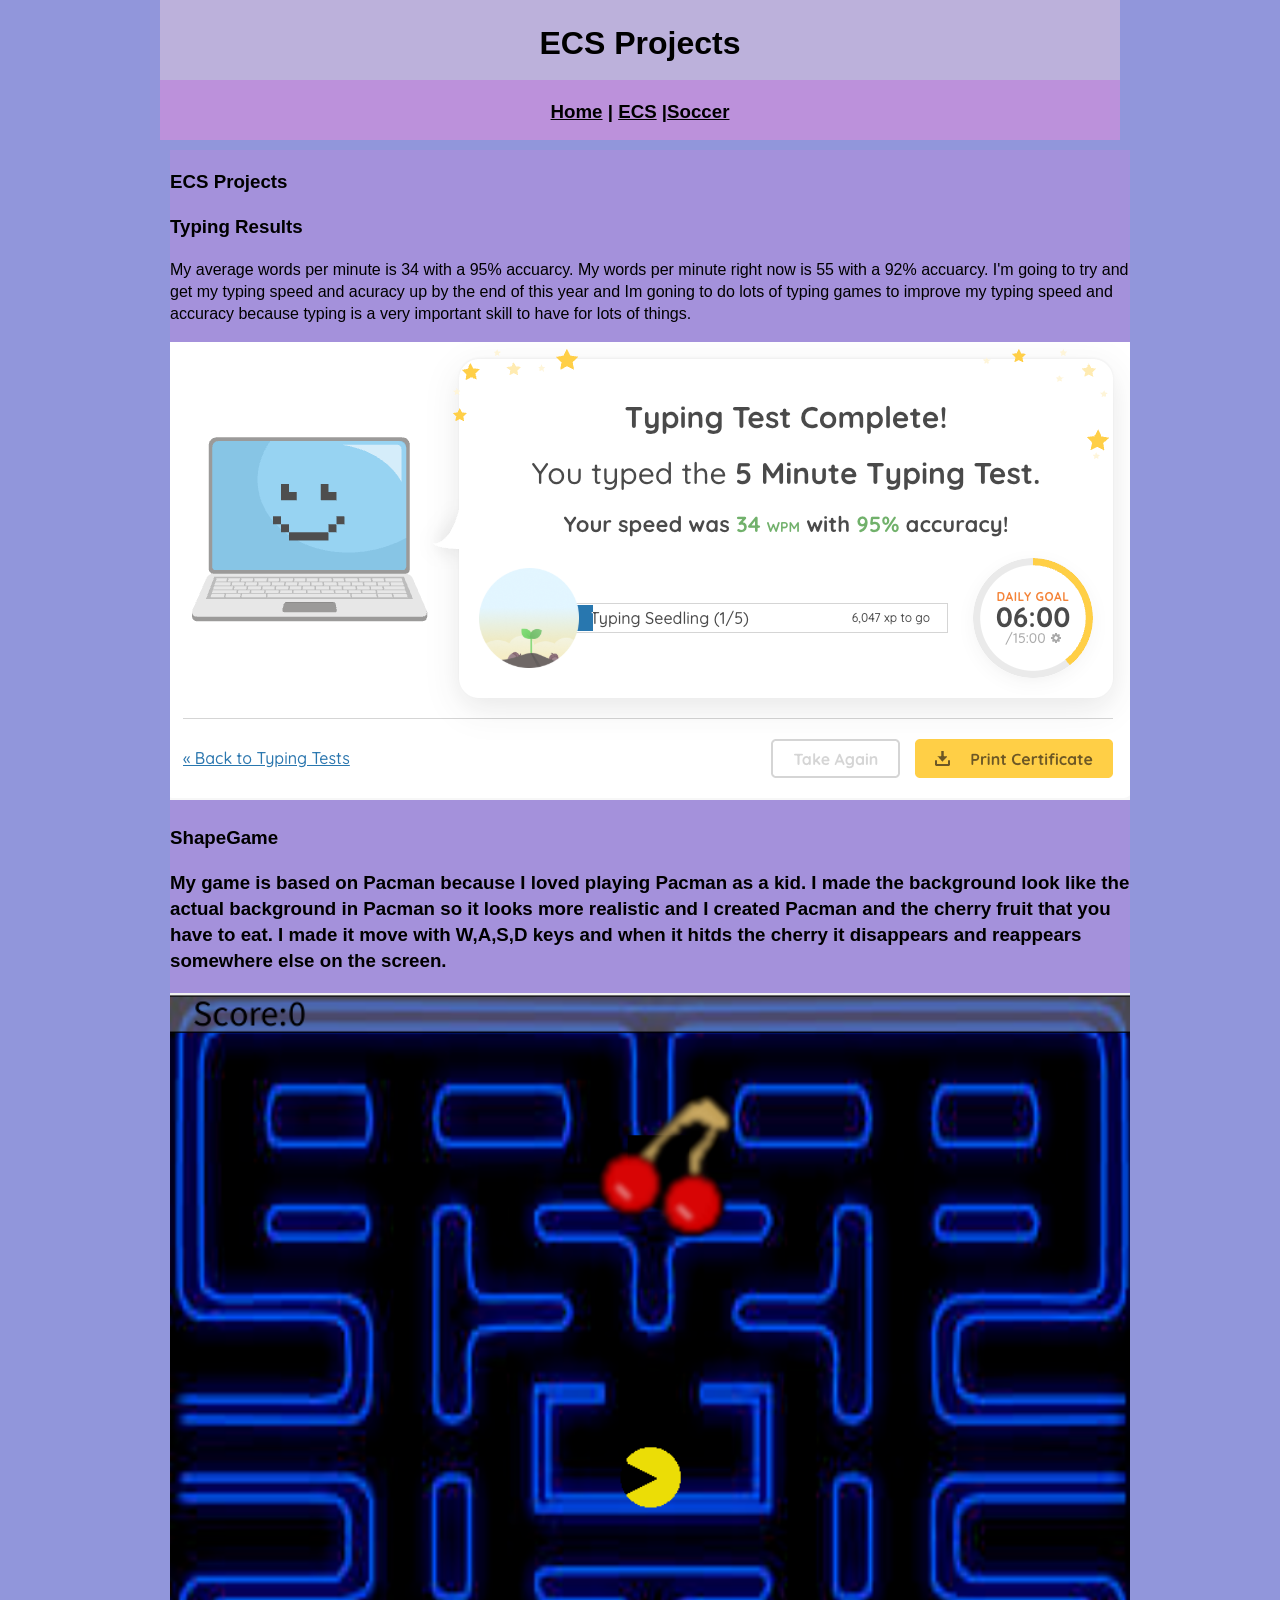
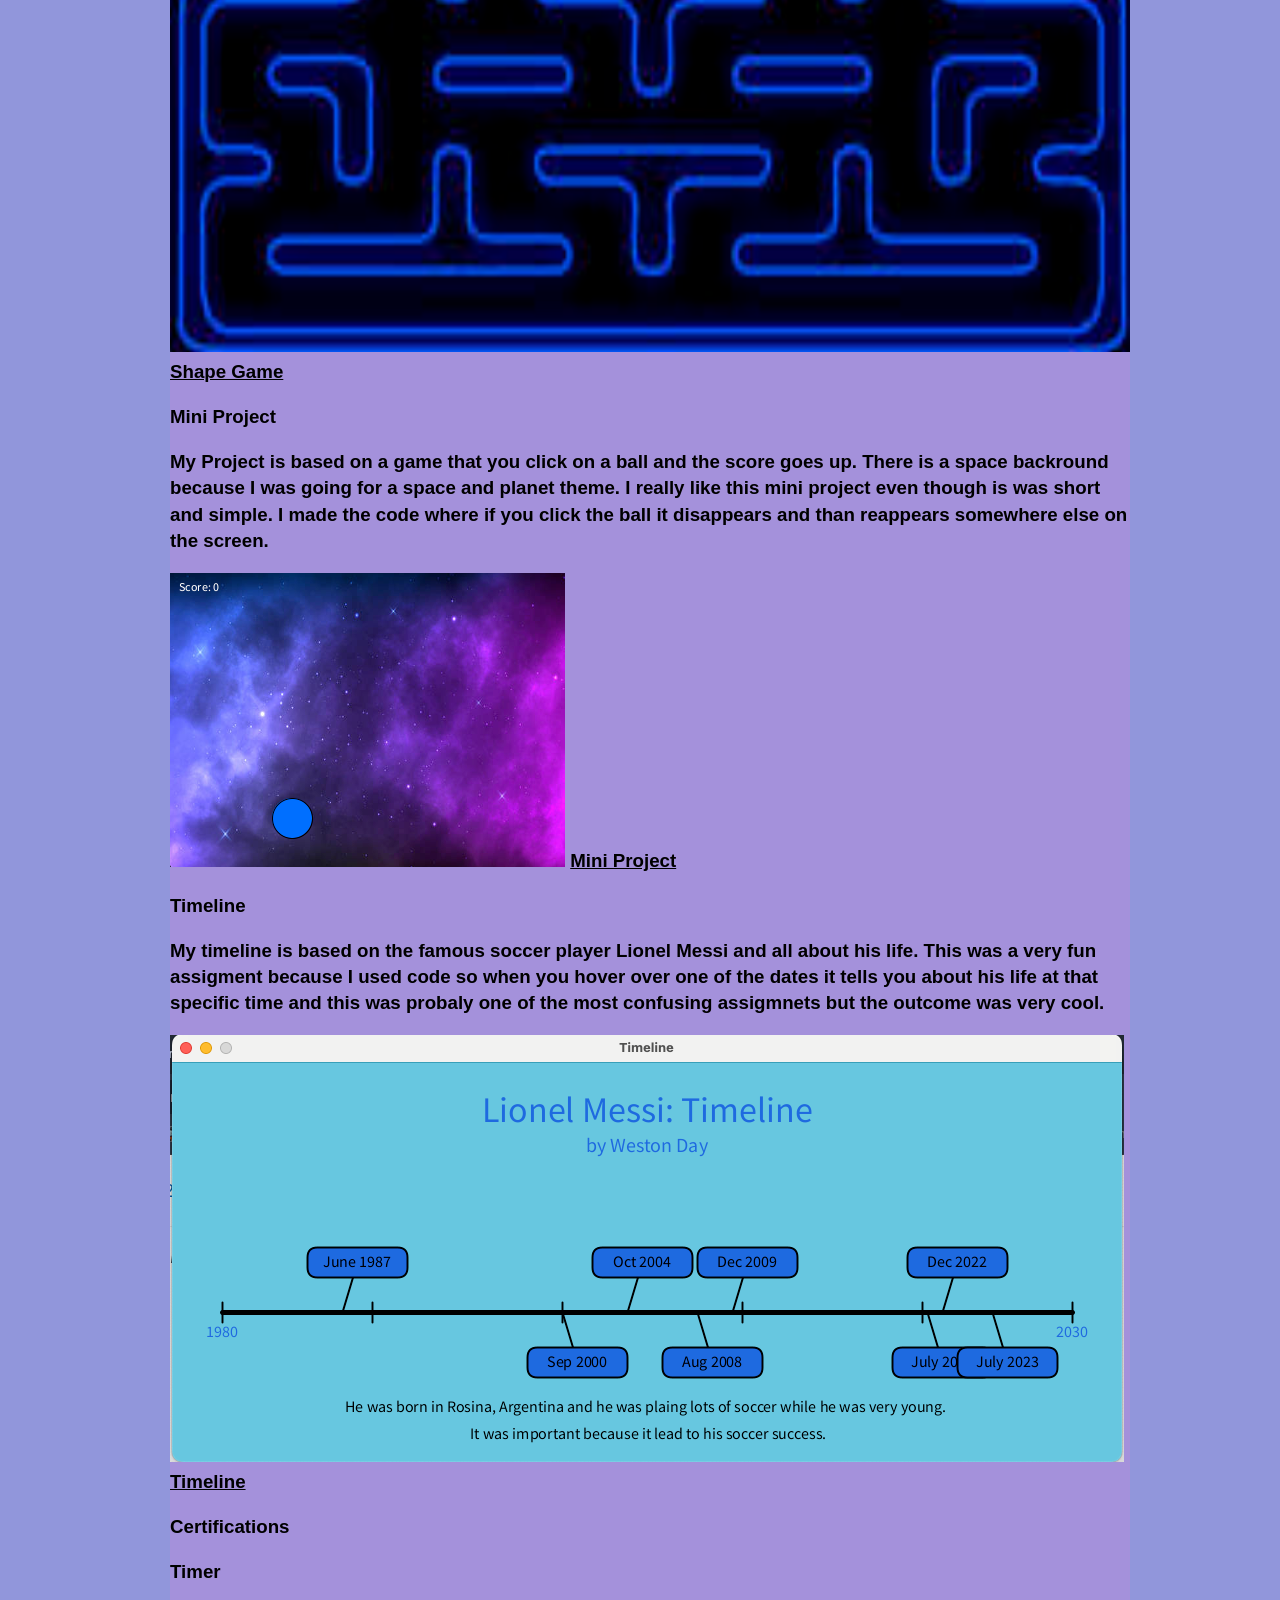
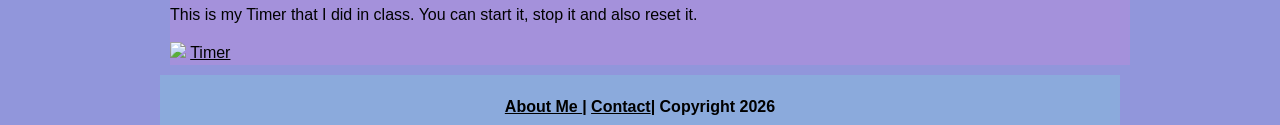
==== ecs/index.html @ a0799a61 "Update index.html" ====
<!DOCTYPE html>
<html class="homePage">
<head>
	<!-- This is a comment! Text here will be ignored by the browser. -->
	<meta charset="UTF-8">
	<title>ECS Projects</title>
	<link href="../myCSS.css" rel="stylesheet" type="text/css">
</head>
<body>
<div class="container">
  <div class="header">
  	<h1>ECS Projects</h1>
  </div>
  <div class="nav">
    <h3> <a href="../index.html">Home</a> | <a href="index.html">ECS</a> |<a href="../soccer/index.html">Soccer</a> </h3>
  </div>
  <div class="content">
      <h3>ECS Projects</h3>     
	  
	  <h3>Typing Results</h3>
	  <p>My average words per minute is 34 with a 95% accuarcy. My words per minute right now is 55 with a 92% accuarcy.
	  I'm going to try and get my typing speed and acuracy up by the end of this year and Im goning to do lots of typing 
	  games to improve my typing speed and accuracy because typing is a very important skill to have for lots of things.</p>
<img src="../images/typing.png" alt="Typing" width="960" > 
	    
	  <h3>ShapeGame<h3>
 <p>My game is based on Pacman because I loved playing Pacman as a kid. I made the background look like the actual 
 background in Pacman so it looks more realistic and I created Pacman and the cherry fruit that you have to eat. I 
 made it move with W,A,S,D keys and when it hitds the cherry it disappears and reappears somewhere else on the screen.</p>
<img src="../images/ShapeGame.png" alt="game" width="960" >
			 <a href="https://github.com/9657727-hub/ecsportfolio/blob/main/ecs/ShapeGame.pde">Shape Game</a>
			
		  <h3>Mini Project<h3>
 <p>My Project is based on a game that you click on a ball and the score goes up. There is a space backround because 
	 I was going for a space and planet theme. I really like this mini project even though is was short and simple. I 
 made the code where if you click the ball it disappears and than reappears somewhere else on the screen.</p>
		   <img src="../images/Mini Project Screenshot.png" <alt="Mini Project Screenshot.png" <width="960" >
		   <a href = "https://github.com/9657727-hub/ecsportfolio/blob/main/images/Mini_Project.pde">Mini Project</a>
			 
       <h3>Timeline<h3>
			 <p>My timeline is based on the famous soccer player Lionel Messi and all about his life. This was a very 
				 fun assigment because I used code so when you hover over one of the dates it tells you about his life
			 at that specific time and this was probaly one of the most confusing assigmnets but the outcome was very cool.</p>
		   <img src="../images/Timeline.png" <alt="Timeline" <width="960" >
		   <a href = "Timeline.pde">Timeline</a>
			 <h3>Certifications</h3>	

		   <h3>Timer</h3>
		   <p>This is my Timer that I did in class. You can start it, stop it and also reset it.</p>
	  <img src = "../images/Timer.pde" <alt="Timer" <width= "960" >
		   <a href = "https://github.com/9657727-hub/ecsportfolio/blob/main/ecsTimer.pde">Timer</a>
		   

		   
  </div>
  <div class="footer">
    <h4> <a href = "../aboutme.html">About Me </a> | <a href="mailto:9657727@graniteschools.org">Contact</a>| Copyright 2026</h4>
  </div>
</div>
</body>
</html>
---- myCSS.css ----
@charset "UTF-8";
/* This is a comment! Text here will be ignored by the browser. */
body {
	margin: 0 auto;
	font: 100%/1.4 Verdana, Arial, Helvetica, sans-serif;
}
.homePage {
	background: #9196DB;
}
.container {
	width: 960px;
	margin: 0 auto;
}
.header {
	background: #BCB1DB;
	text-align: center;
	margin: 0px;
	padding: 5;
	float: left;
	width: 100%;
	height: 80px;
	
}
.nav {
	background: #BC91DB;
	margin: 0px;
	padding: 5;
	float: left;
	width: 100%;
	height: 60px;
	text-align: center;
}
.content {
	background: #A491DB;
	margin: 10px;
	padding: 5;
	float: left;
	width: 100%;
	text-align: left;
}
.footer {
	background: #8BAADC;
	margin: 0px;
	float: left;
	width: 100%;
	height: 50px;
	text-align: center;
}
a:link {
     color: #000000;
}
a:visited {
     color: #000;
}
a:hover, a:active, a:focus { 
     text-decoration: underline;
}
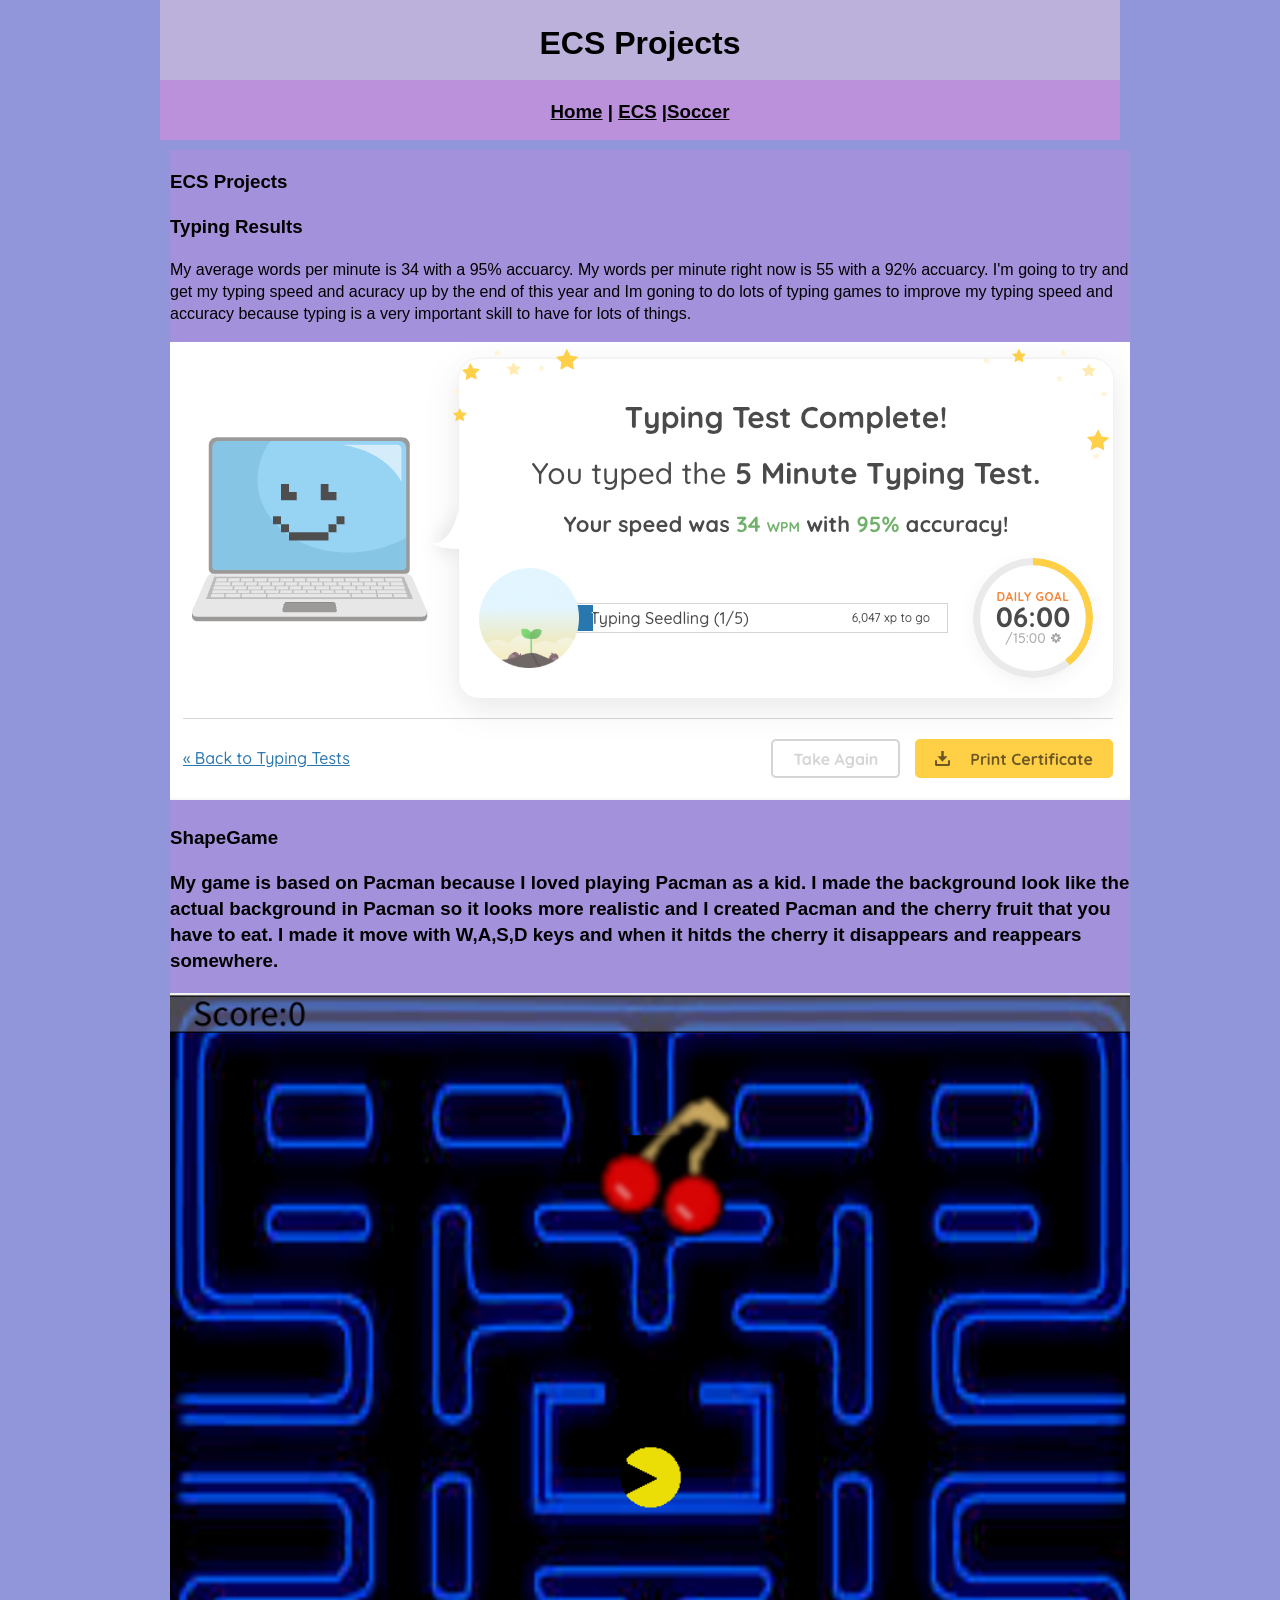
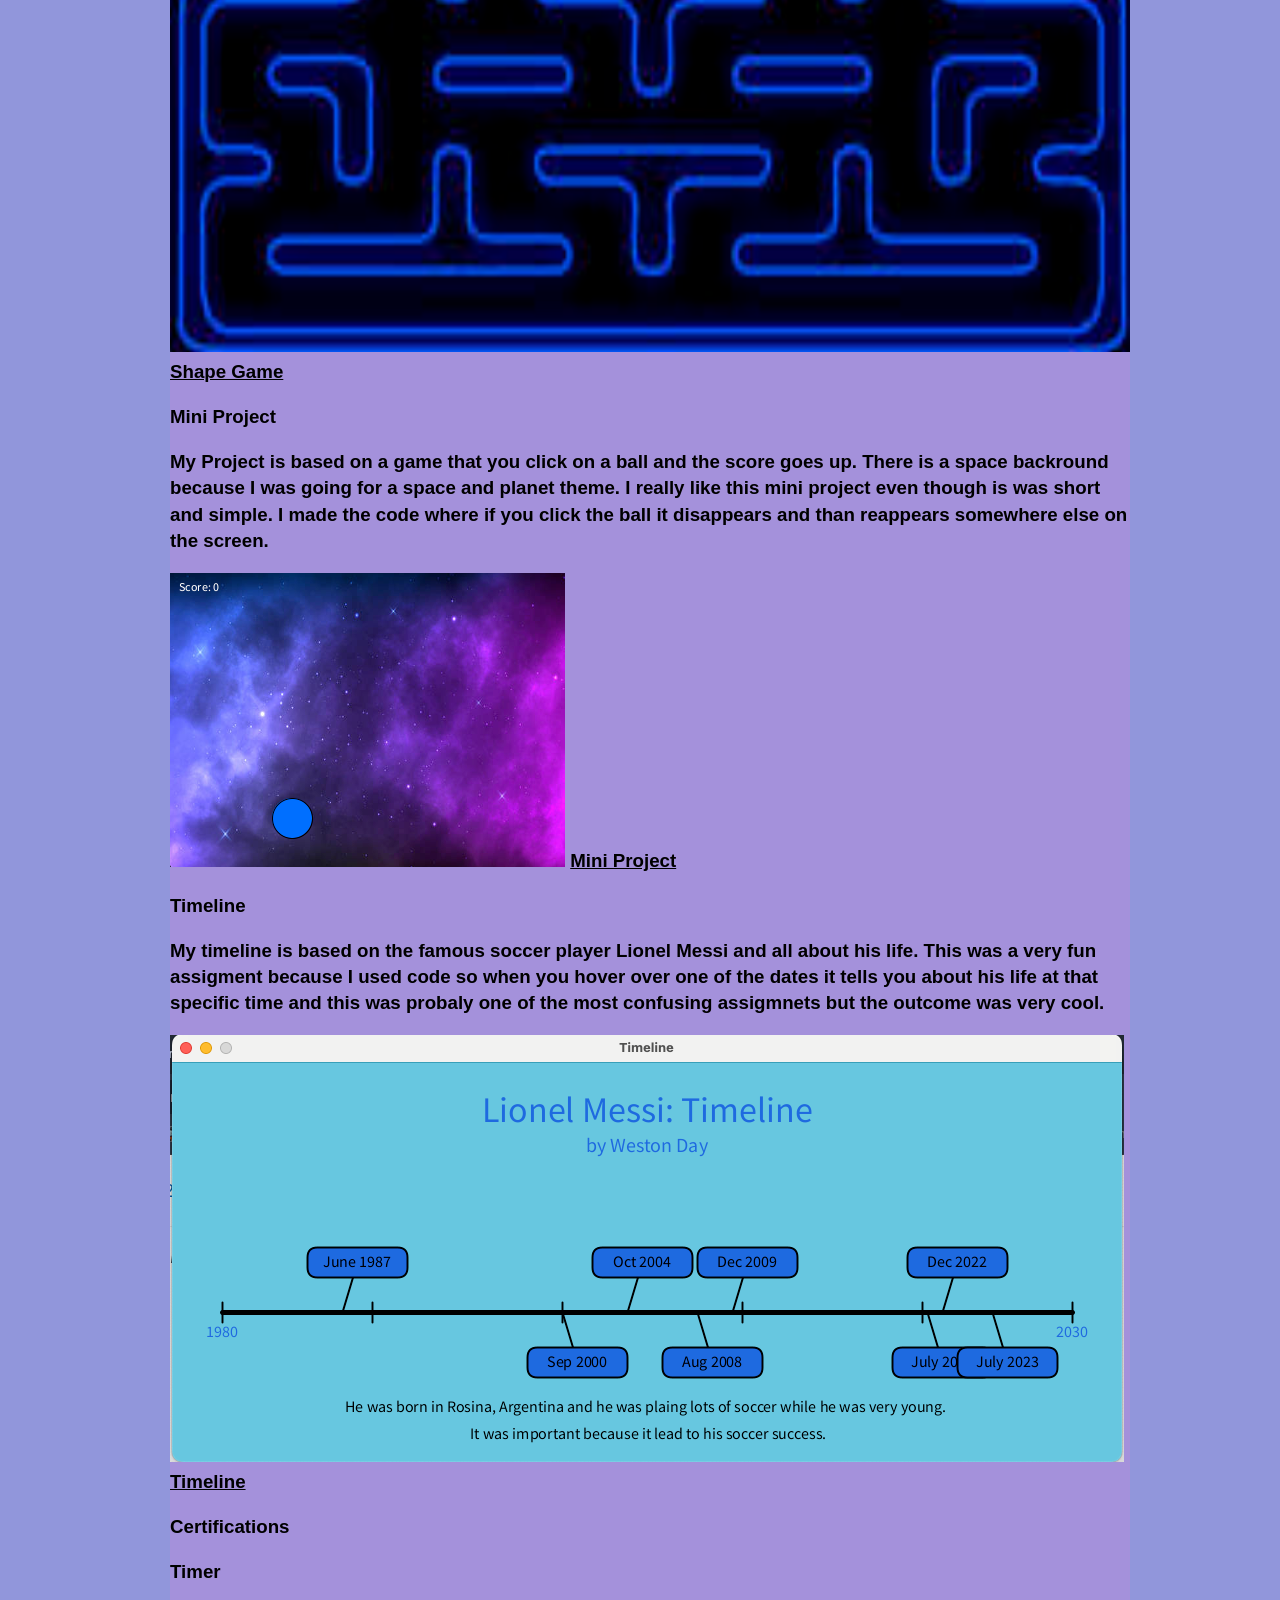
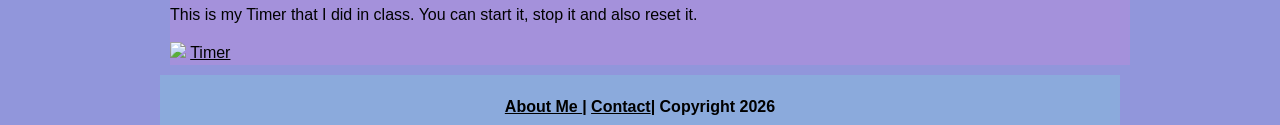
==== commit bc7c5146: "Update index.html" ====
--- a/ecs/index.html
+++ b/ecs/index.html
@@ -26,7 +26,7 @@
 	  <h3>ShapeGame<h3>
  <p>My game is based on Pacman because I loved playing Pacman as a kid. I made the background look like the actual 
  background in Pacman so it looks more realistic and I created Pacman and the cherry fruit that you have to eat. I 
- made it move with W,A,S,D keys and when it hitds the cherry it disappears and reappears somewhere else on the screen.</p>
+ made it move with W,A,S,D keys and when it hitds the cherry it disappears and reappears somewhere.</p>
 <img src="../images/ShapeGame.png" alt="game" width="960" >
 			 <a href="https://github.com/9657727-hub/ecsportfolio/blob/main/ecs/ShapeGame.pde">Shape Game</a>
 			
@@ -47,8 +47,8 @@
 
 		   <h3>Timer</h3>
 		   <p>This is my Timer that I did in class. You can start it, stop it and also reset it.</p>
-	  <img src = "../images/Timer.pde" <alt="Timer" <width= "960" >
-		   <a href = "https://github.com/9657727-hub/ecsportfolio/blob/main/ecsTimer.pde">Timer</a>
+	  <img src = "../images/Timer.png" <alt="Timer" <width= "960" >
+		   <a href = "https://github.com/9657727-hub/ecsportfolio/blob/main/ecsTimer.png">Timer</a>
 		   
 
 		   
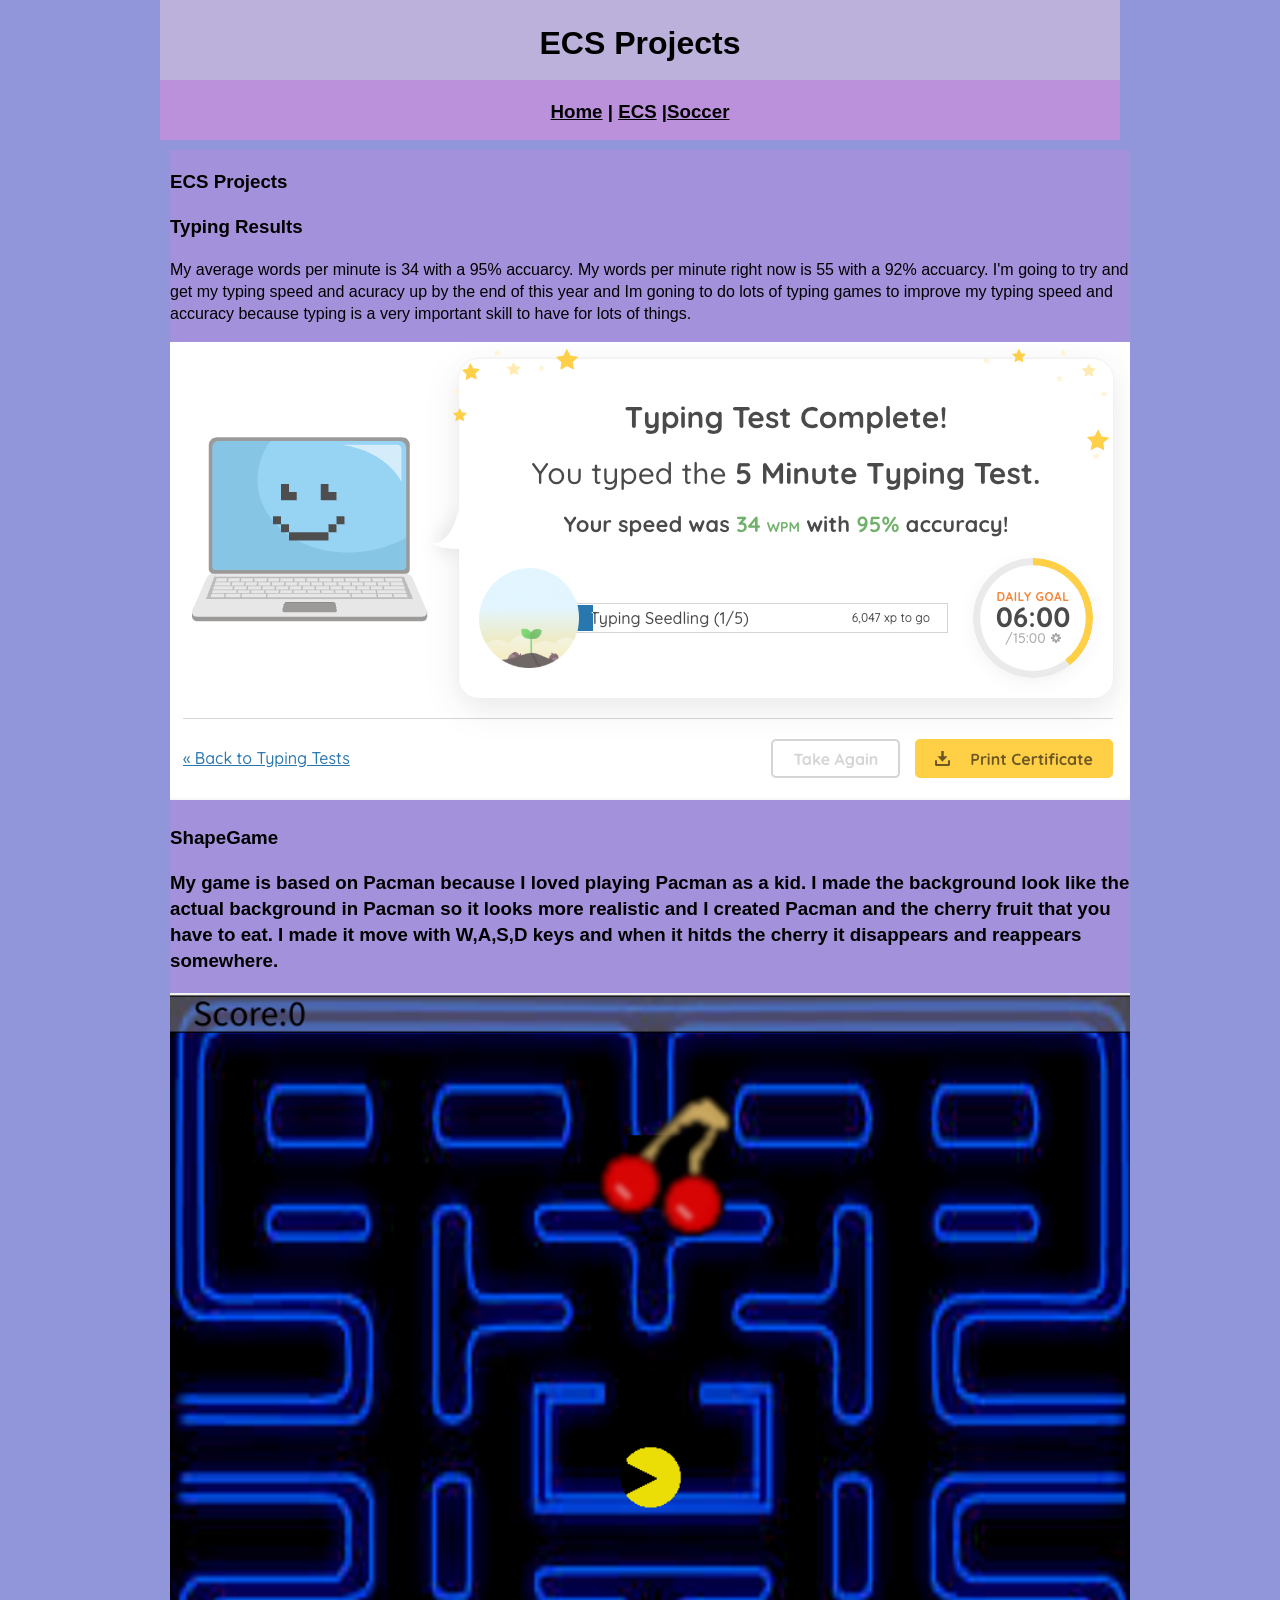
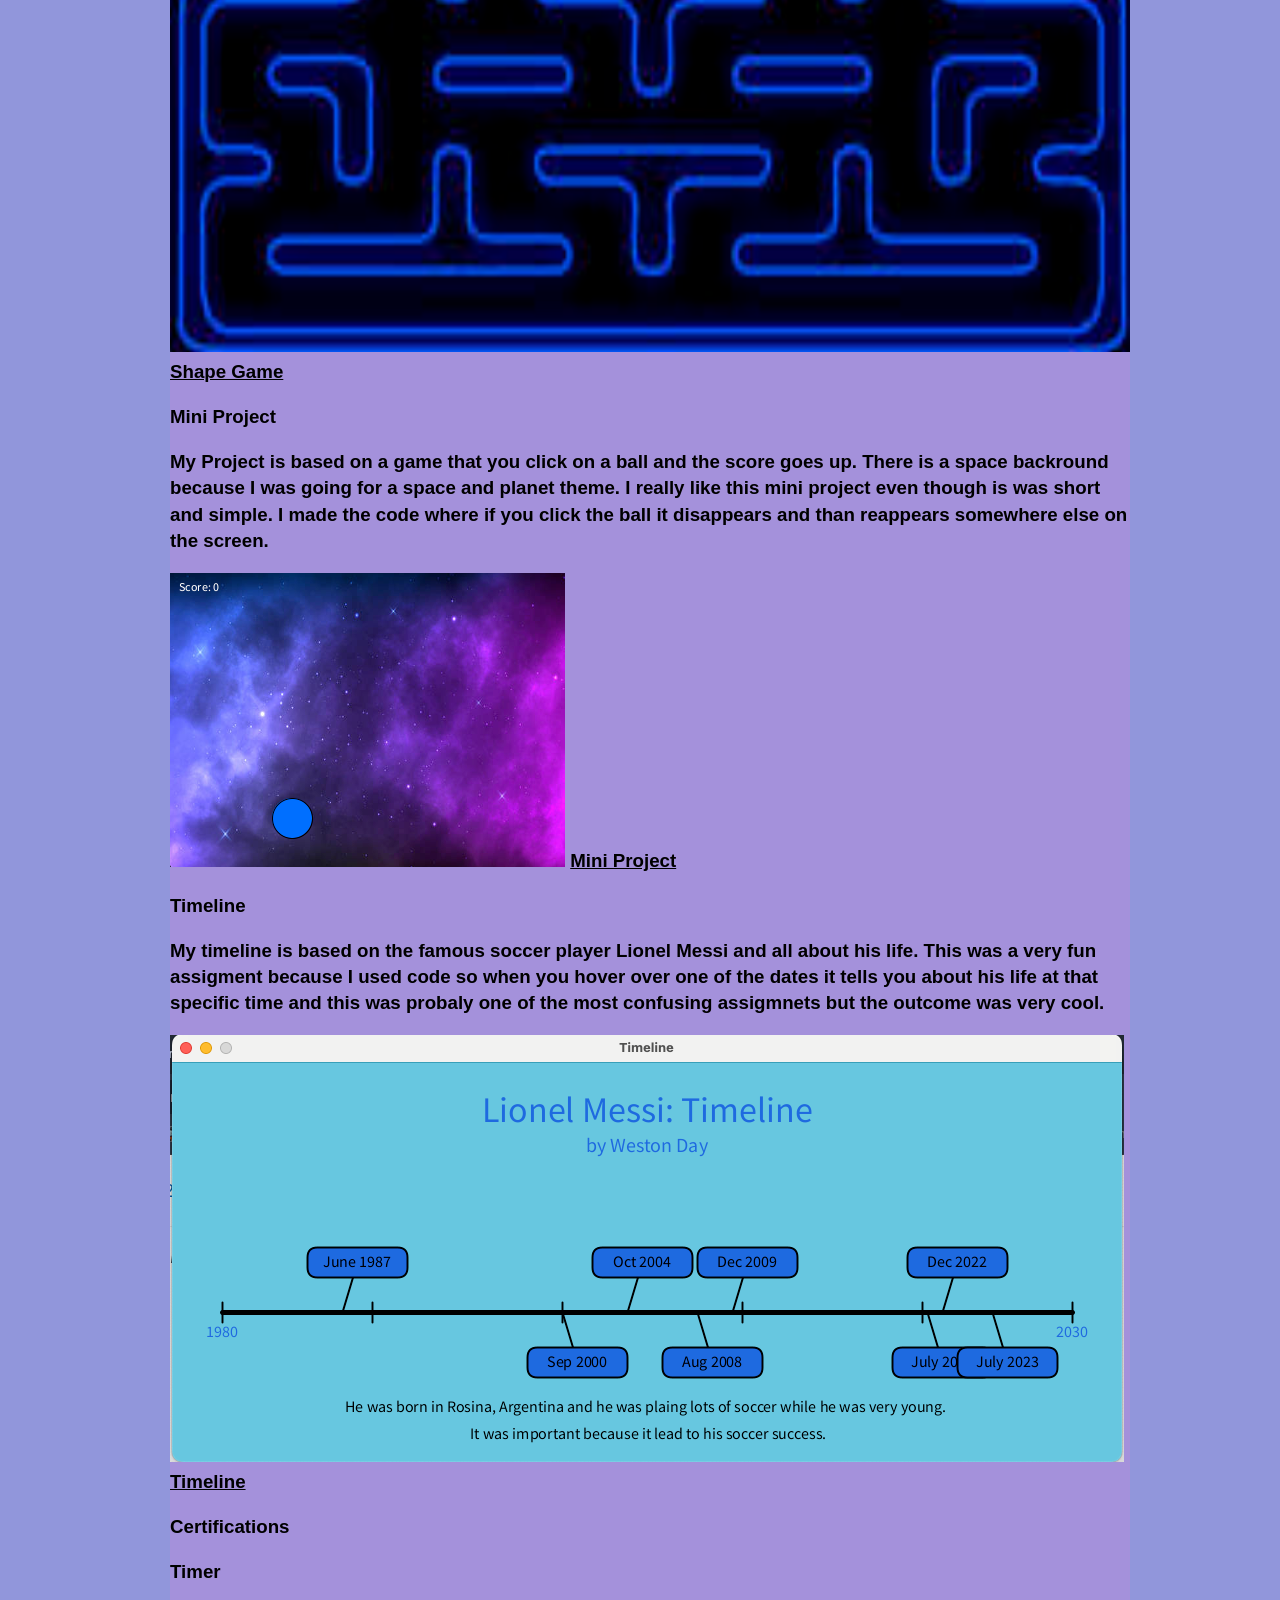
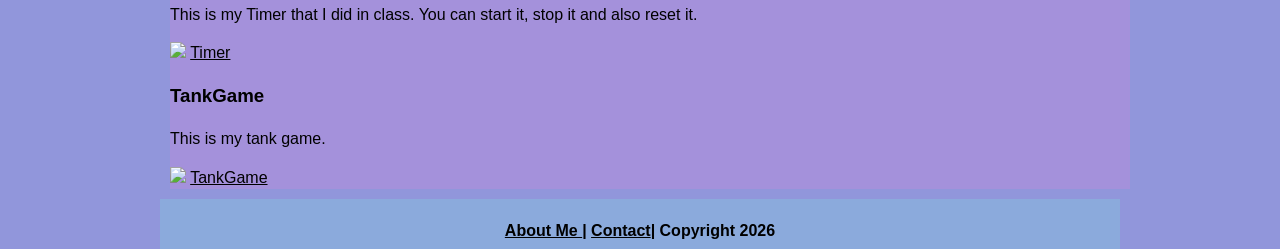
==== commit 7a7834cb: "Update index.html" ====
--- a/ecs/index.html
+++ b/ecs/index.html
@@ -50,8 +50,10 @@
 	  <img src = "../images/Timer.png" <alt="Timer" <width= "960" >
 		   <a href = "https://github.com/9657727-hub/ecsportfolio/blob/main/ecsTimer.png">Timer</a>
 		   
-
-		   
+<h3>TankGame</h3>
+		   <p>This is my tank game.</p>
+ <img src = "../images/TankGame.pde" <alt="TankGame" <width= "960" >
+		    <a href = "https://github.com/9657727-hub/ecsportfolio/blob/main/ecsTankGame.pde">TankGame</a>
   </div>
   <div class="footer">
     <h4> <a href = "../aboutme.html">About Me </a> | <a href="mailto:9657727@graniteschools.org">Contact</a>| Copyright 2026</h4>
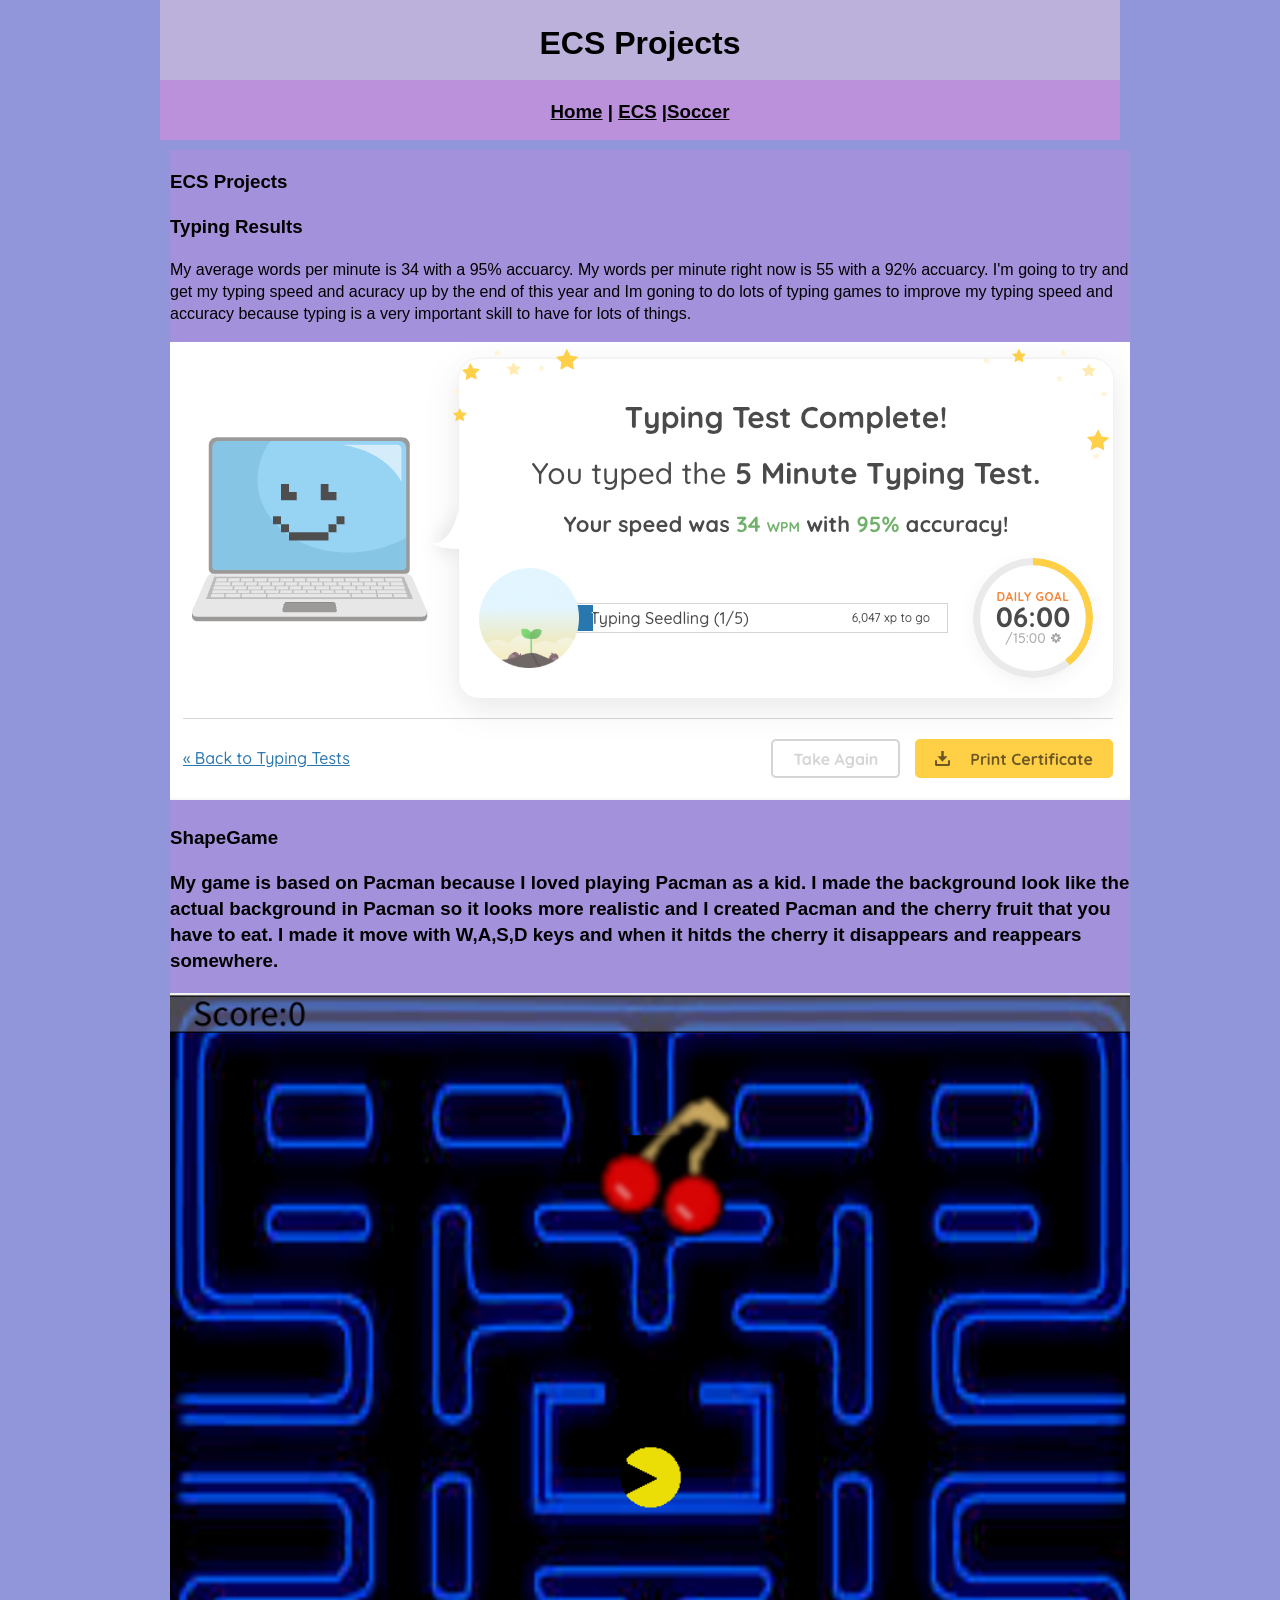
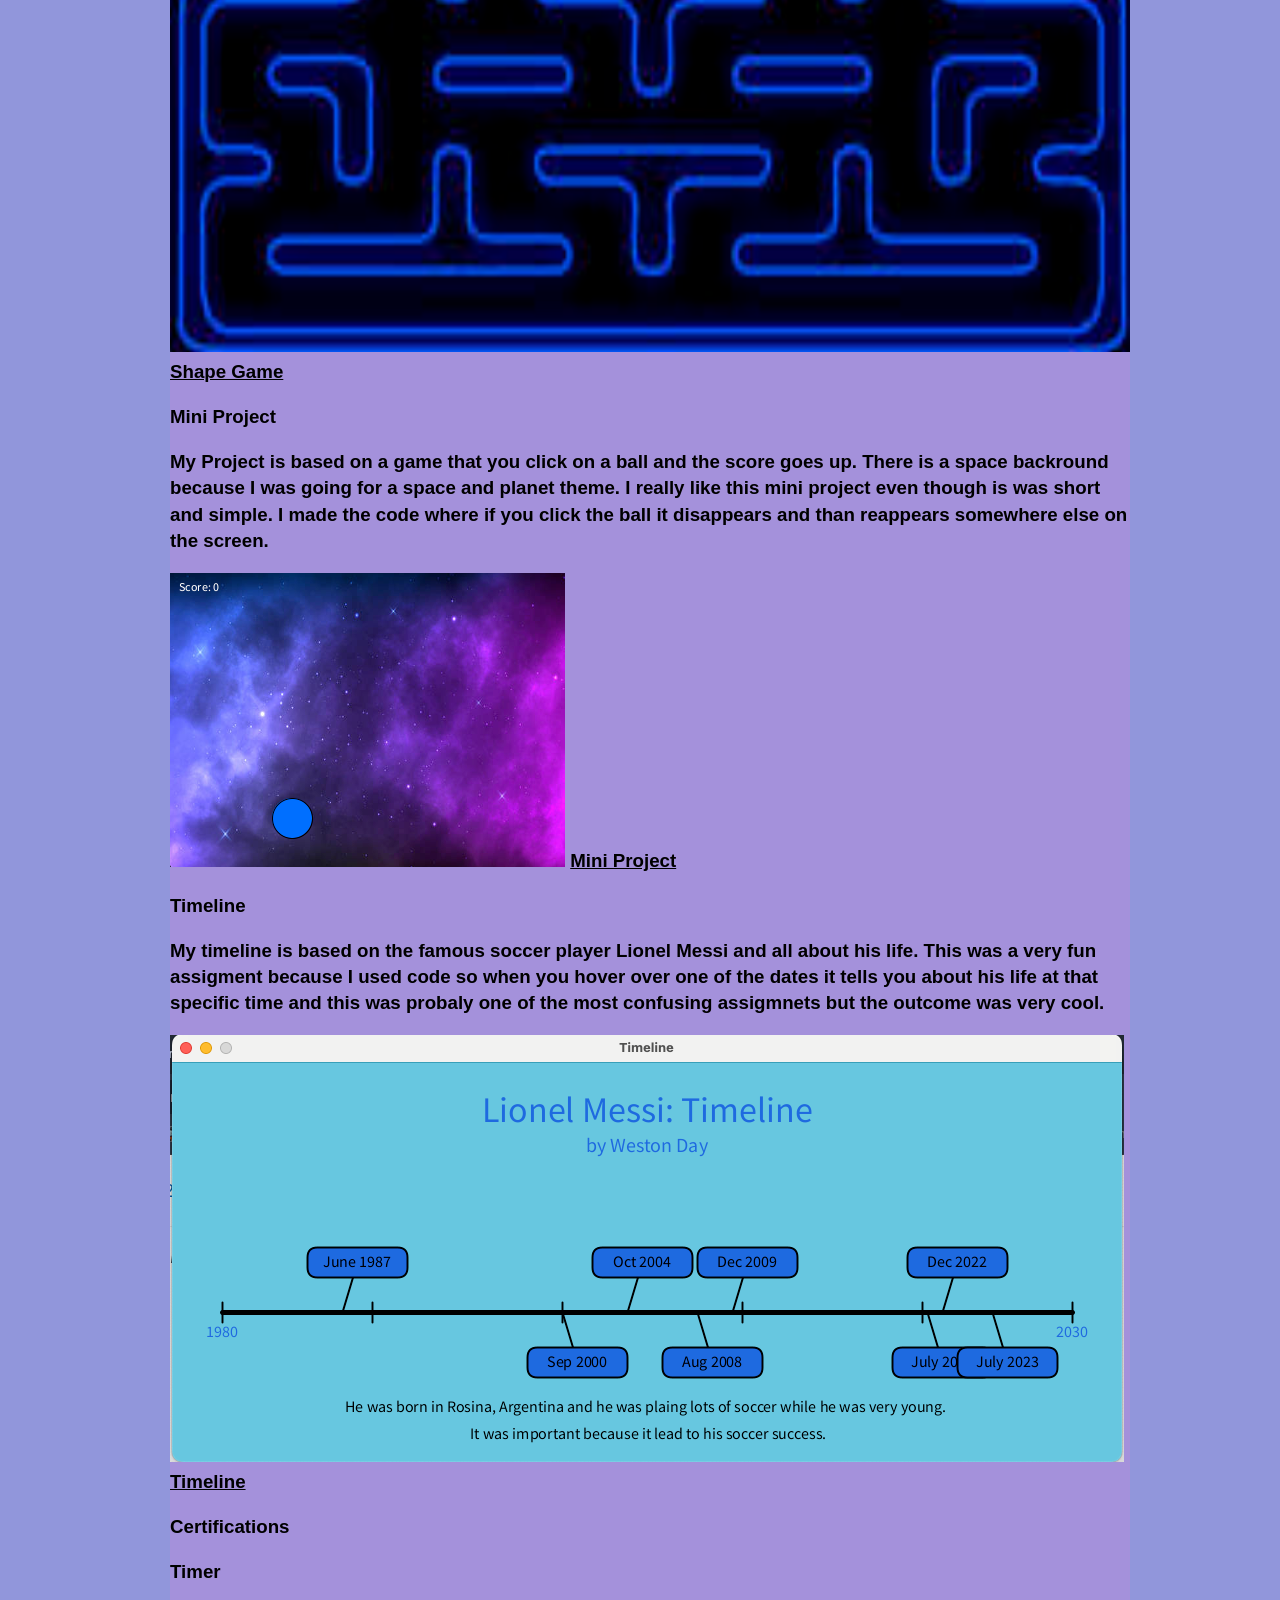
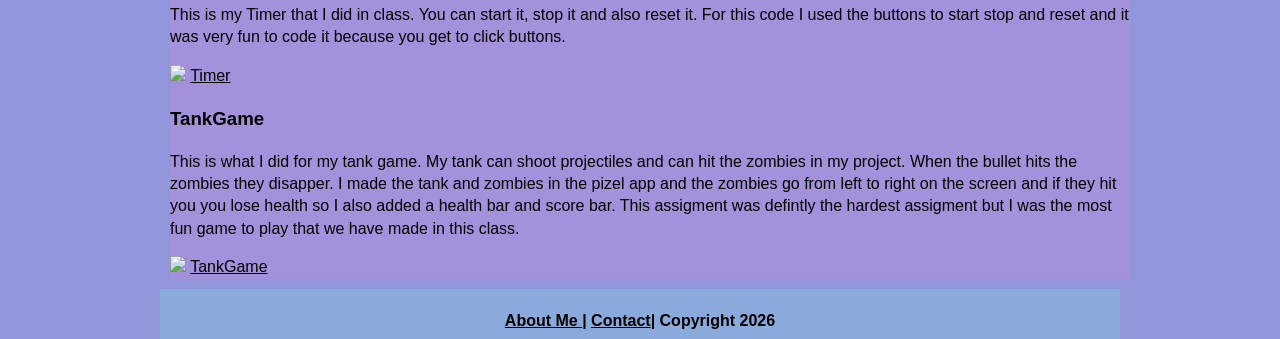
==== commit c7e975a8: "Update index.html" ====
--- a/ecs/index.html
+++ b/ecs/index.html
@@ -46,12 +46,16 @@
 			 <h3>Certifications</h3>	
 
 		   <h3>Timer</h3>
-		   <p>This is my Timer that I did in class. You can start it, stop it and also reset it.</p>
+		   <p>This is my Timer that I did in class. You can start it, stop it and also reset it. For this code I used 
+		   the buttons to start stop and reset and it was very fun to code it because you get to click buttons.</p>
 	  <img src = "../images/Timer.png" <alt="Timer" <width= "960" >
 		   <a href = "https://github.com/9657727-hub/ecsportfolio/blob/main/ecsTimer.png">Timer</a>
 		   
 <h3>TankGame</h3>
-		   <p>This is my tank game.</p>
+		   <p>This is what I did for my tank game. My tank can shoot projectiles and can hit the zombies in my project. When the 
+			   bullet hits the zombies they disapper. I made the tank and zombies in the pizel app and the zombies go from
+		   left to right on the screen and if they hit you you lose health so I also added a health bar and score bar. This 
+		   assigment was defintly the hardest assigment but I was the most fun game to play that we have made in this class.</p>
  <img src = "../images/TankGame.pde" <alt="TankGame" <width= "960" >
 		    <a href = "https://github.com/9657727-hub/ecsportfolio/blob/main/ecsTankGame.pde">TankGame</a>
   </div>
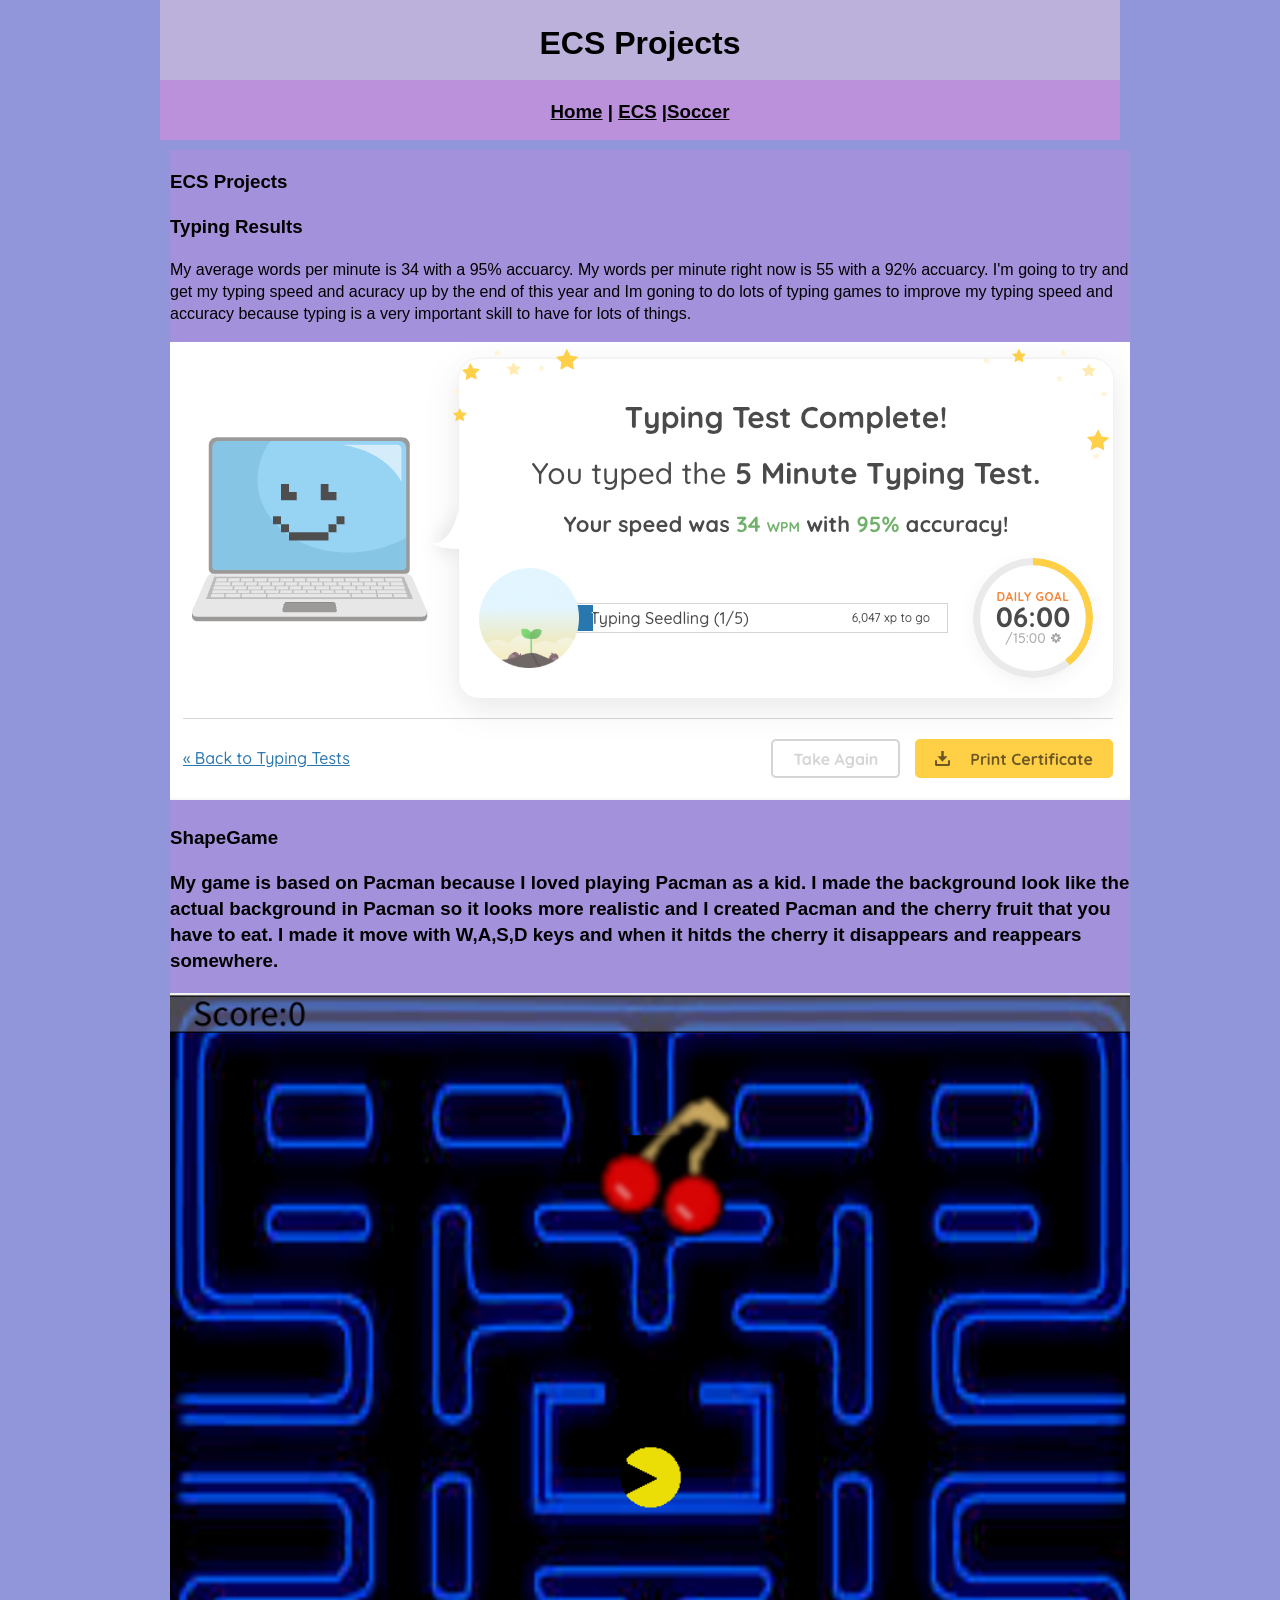
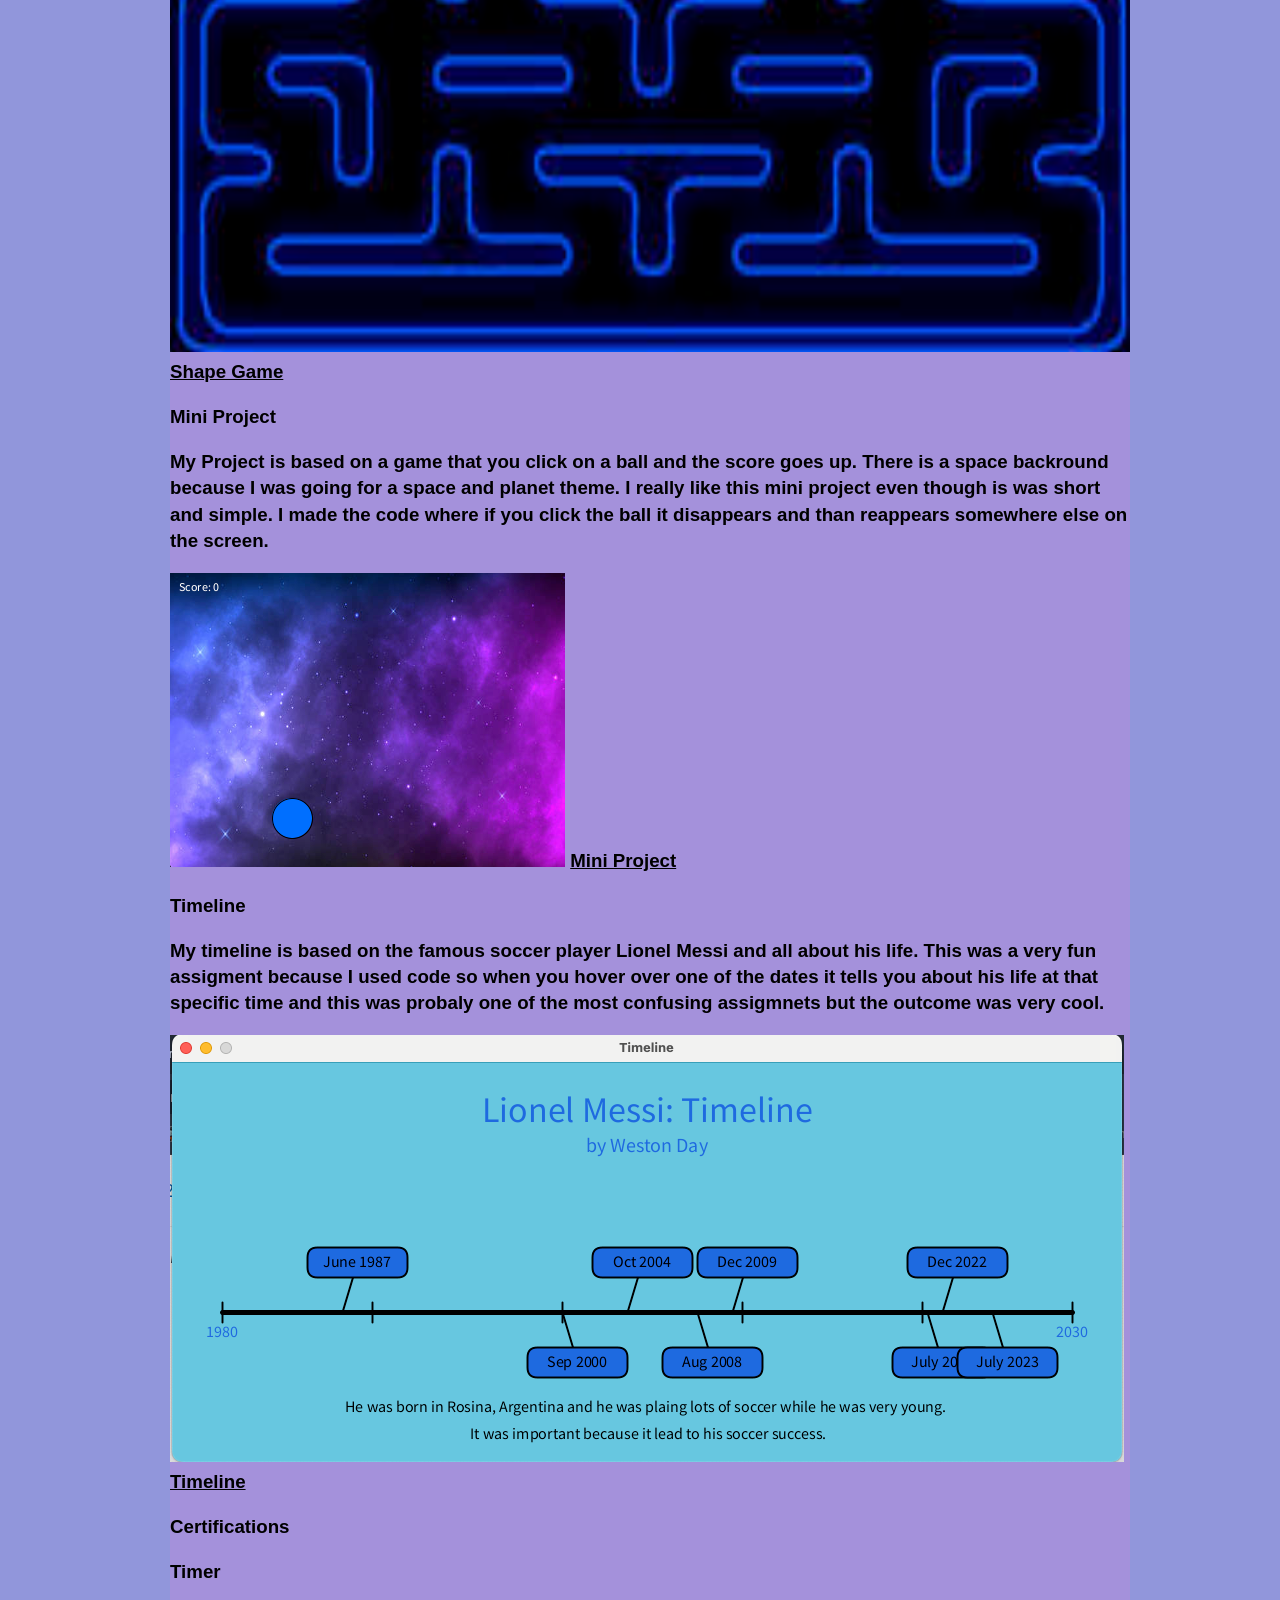
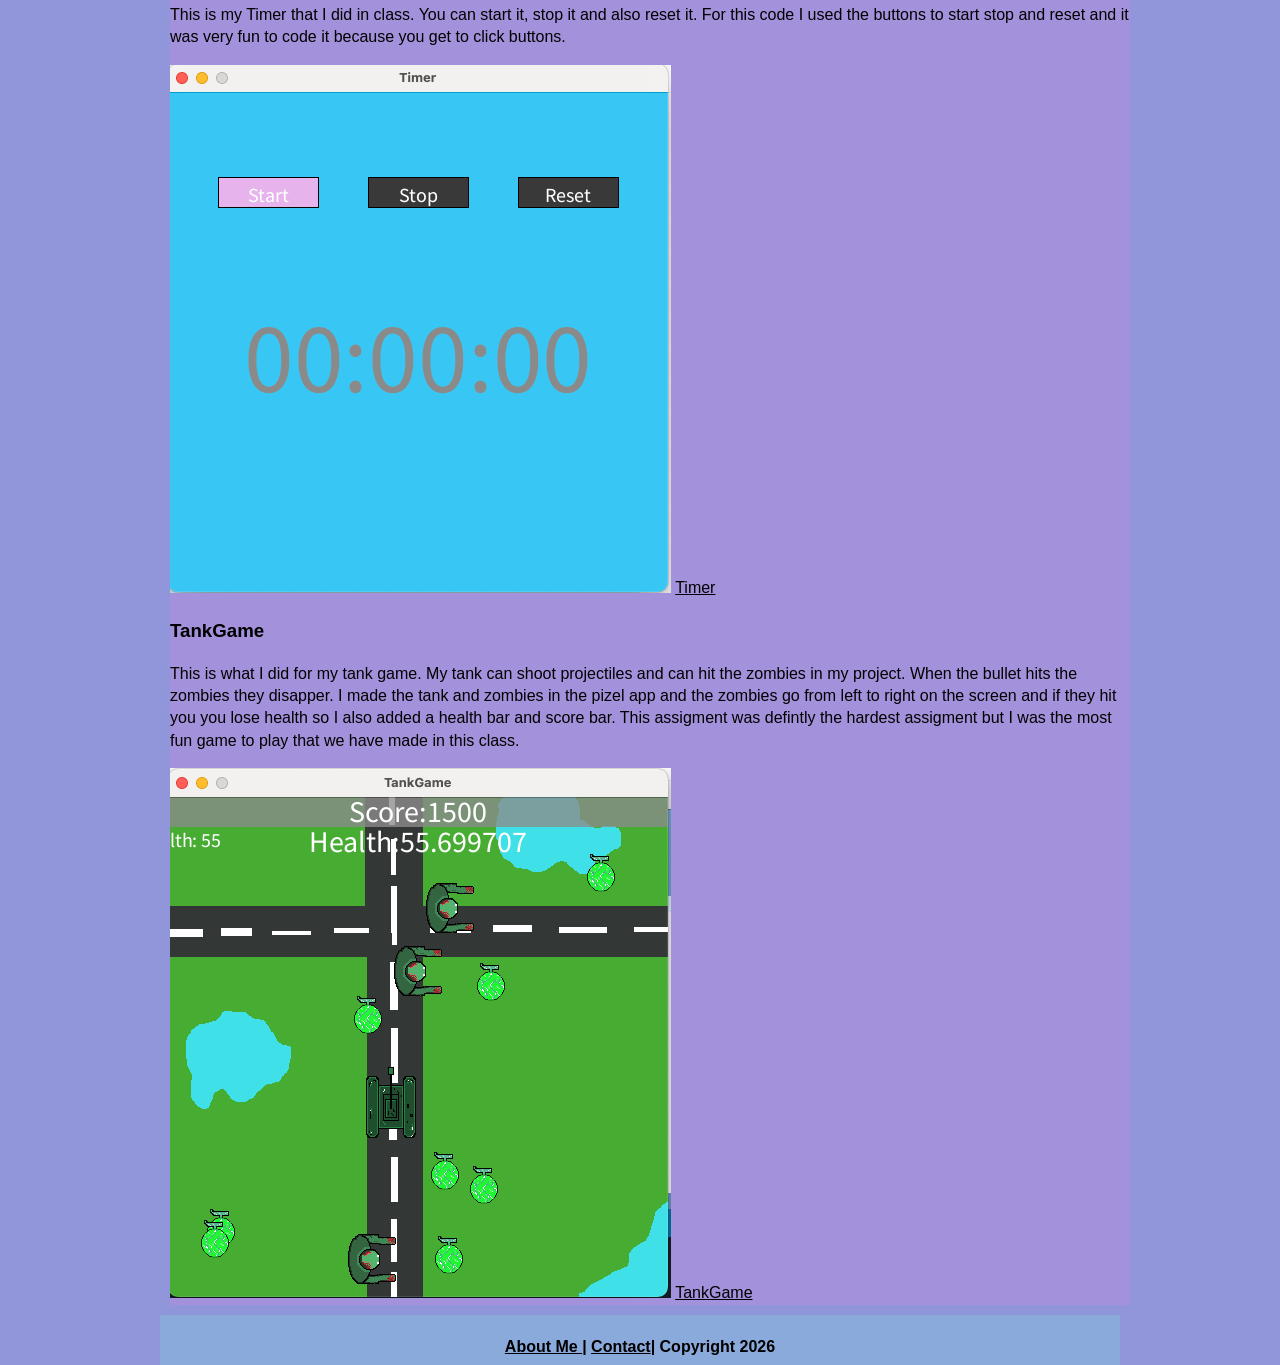
==== commit a26cd8fa: "Update index.html" ====
--- a/ecs/index.html
+++ b/ecs/index.html
@@ -49,14 +49,14 @@
 		   <p>This is my Timer that I did in class. You can start it, stop it and also reset it. For this code I used 
 		   the buttons to start stop and reset and it was very fun to code it because you get to click buttons.</p>
 	  <img src = "../images/Timer.png" <alt="Timer" <width= "960" >
-		   <a href = "https://github.com/9657727-hub/ecsportfolio/blob/main/ecsTimer.png">Timer</a>
+		   <a href = "https://github.com/9657727-hub/ecsportfolio/blob/main/ecsTimer.pde">Timer</a>
 		   
 <h3>TankGame</h3>
 		   <p>This is what I did for my tank game. My tank can shoot projectiles and can hit the zombies in my project. When the 
 			   bullet hits the zombies they disapper. I made the tank and zombies in the pizel app and the zombies go from
 		   left to right on the screen and if they hit you you lose health so I also added a health bar and score bar. This 
 		   assigment was defintly the hardest assigment but I was the most fun game to play that we have made in this class.</p>
- <img src = "../images/TankGame.pde" <alt="TankGame" <width= "960" >
+ <img src = "../images/TankGame.png" <alt="TankGame" <width= "960" >
 		    <a href = "https://github.com/9657727-hub/ecsportfolio/blob/main/ecsTankGame.pde">TankGame</a>
   </div>
   <div class="footer">
